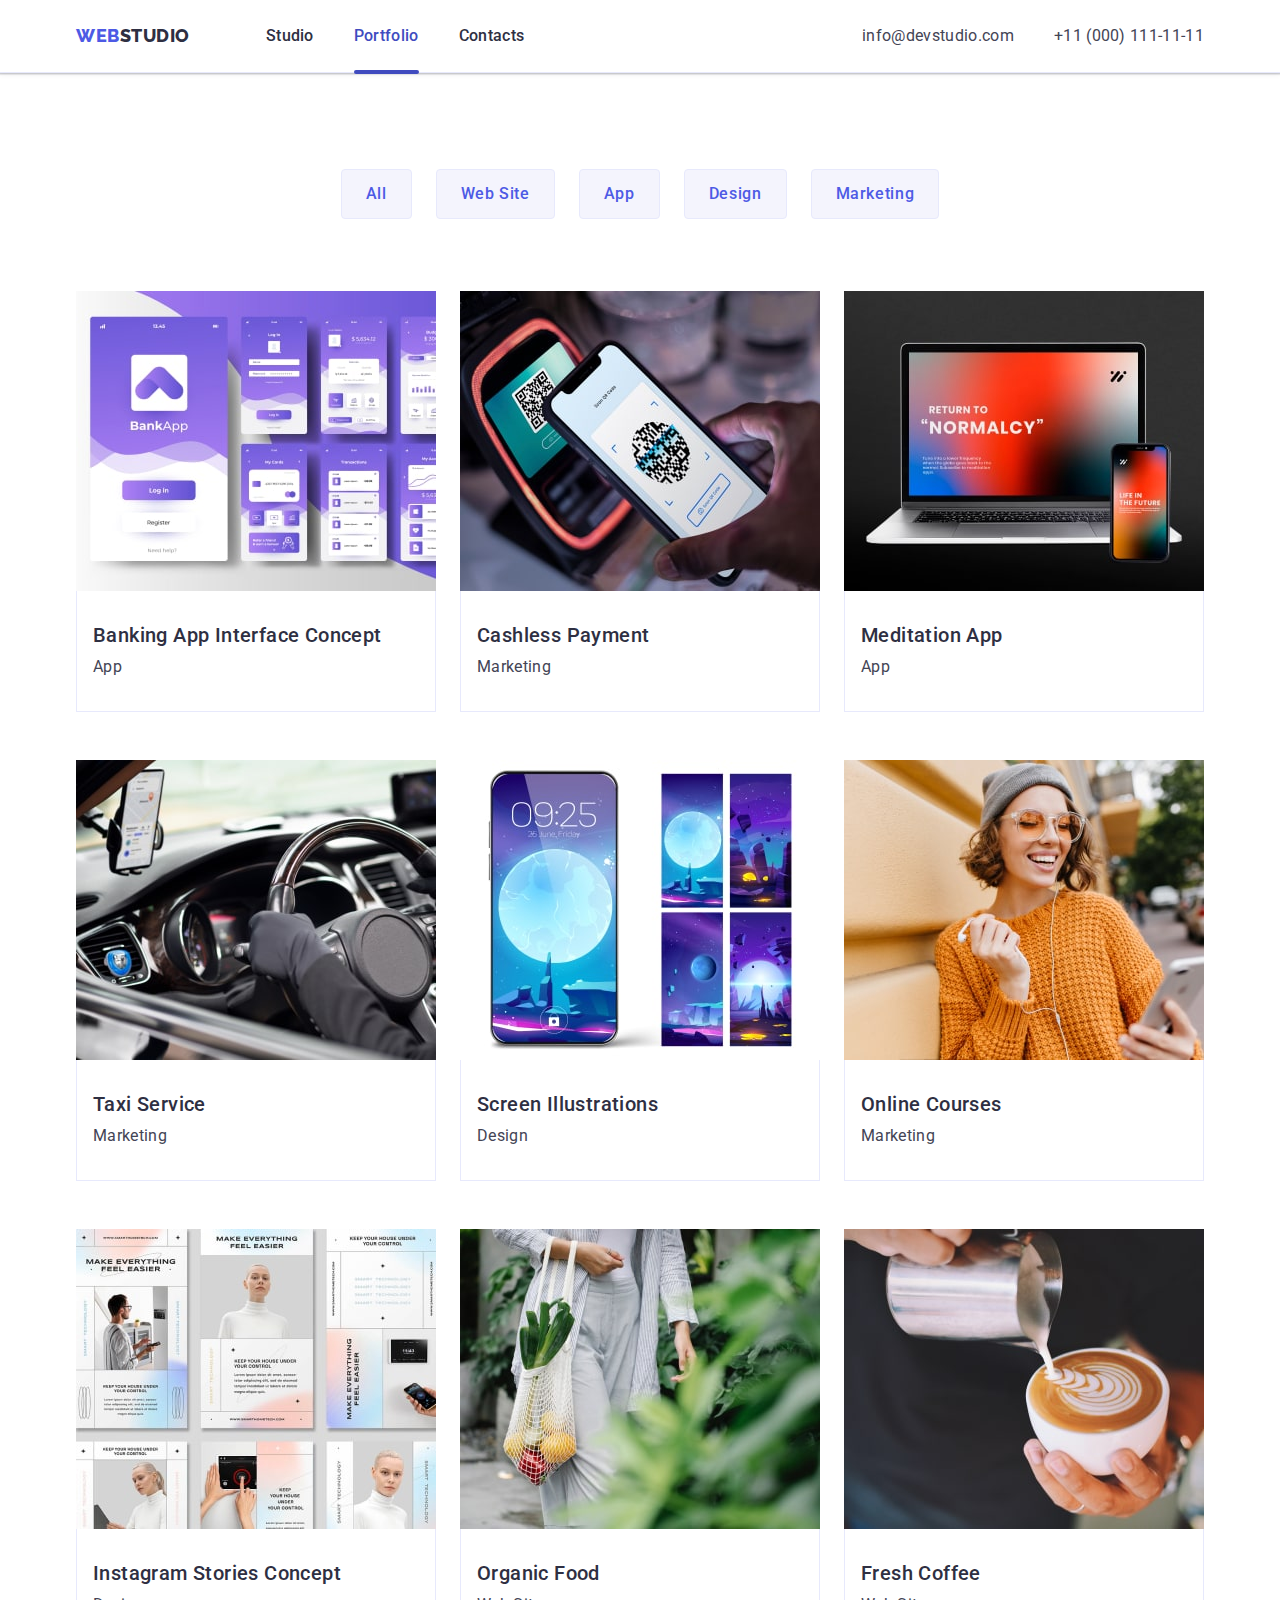
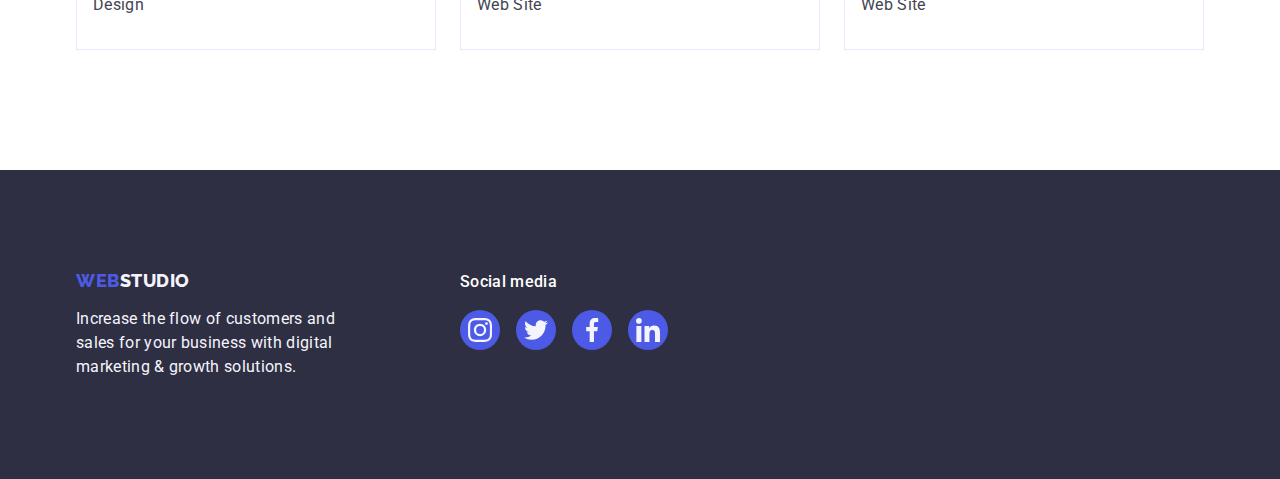
==== portfolio.html @ 8fbafb00 "Initial commit" ====
<!DOCTYPE html>
<html lang="en">
  <head>
    <meta charset="UTF-8" />
    <meta http-equiv="X-UA-Compatible" content="IE=edge" />
    <meta name="viewport" content="width=device-width, initial-scale=1.0" />
    <title>Document</title>
    <link rel="preconnect" href="https://fonts.googleapis.com" />
    <link rel="preconnect" href="https://fonts.gstatic.com" crossorigin />

    <link
      href="https://fonts.googleapis.com/css2?family=Raleway:wght@800&family=Roboto:wght@400;500;700&display=swap"
      rel="stylesheet"
    />
    <link rel="stylesheet" href="./css/modern-normalize.min.css" />
    <link rel="stylesheet" href="./css/style.css" />
  </head>
  <body>
    <header class="header">
      <div class="header-container container">
        <nav class="navigation">
          <a class="logo link" href="./index.html">
            Web<span class="logo-span">Studio</span></a
          >
          <ul class="list">
            <li class="list-items">
              <a class="nav-list link" href="./index.html">Studio</a>
            </li>
            <li class="list-items">
              <a class="nav-list current link" href="./portfolio.html"
                >Portfolio</a
              >
            </li>
            <li class="list-items">
              <a class="nav-list link" href="">Contacts</a>
            </li>
          </ul>
        </nav>

        <address class="adress">
          <ul class="list">
            <li class="list-items">
              <a class="adress-list link" href="mailto:info@devstudio.com"
                >info@devstudio.com</a
              >
            </li>
            <li class="list-items">
              <a class="adress-list link" href="tel:+110001111111"
                >+11 (000) 111-11-11</a
              >
            </li>
          </ul>
        </address>
      </div>
    </header>

    <main>
      <section class="section-filter">
        <div class="container">
          <h1 class="visually-hidden">h1</h1>

          <ul class="gap-list list">
            <li><button class="list-btn" type="button">All</button></li>
            <li><button class="list-btn" type="button">Web Site</button></li>
            <li><button class="list-btn" type="button">App</button></li>
            <li><button class="list-btn" type="button">Design</button></li>
            <li><button class="list-btn" type="button">Marketing</button></li>
          </ul>

          <ul class="row-gap list">
            <li class="filter-list-items">
              <a class="link-items link" href="">
                <div class="filter-overlay">
                  
                  <img
                    src="./images/portfolio-page-img1.jpg"
                    alt="Banking App Interface Concept"
                  />
                  <p class="filter-overlay-desc">
                    14 Stylish and User-Friendly App Design Concepts · Task
                    Manager App · Calorie Tracker App · Exotic Fruit Ecommerce
                    App · Cloud Storage App
                  </p>
                </div>
                <div class="card-filter">
                  <h2 class="filter-desc">Banking App Interface Concept</h2>
                  <p class="filter-name">App</p>
                </div></a
              >
            </li>
            <li class="filter-list-items">
              <a class="link-items link" href="">
                <div class="filter-overlay">
                  
                  <img
                    src="./images/portfolio-page-img2.jpg"
                    alt="Banking App Interface Concept"
                  />
                  <p class="filter-overlay-desc">
                    14 Stylish and User-Friendly App Design Concepts · Task
                    Manager App · Calorie Tracker App · Exotic Fruit Ecommerce
                    App · Cloud Storage App
                  </p>
                </div>
                <div class="card-filter">
                  <h2 class="filter-desc">Cashless Payment</h2>
                  <p class="filter-name">Marketing</p>
                </div></a
              >
            </li>

            <li class="filter-list-items">
              <a class="link-items link" href="">
                <div class="filter-overlay">
                  
                  <img
                    src="./images/portfolio-page-img3.jpg"
                    alt="Banking App Interface Concept"
                  />
                  <p class="filter-overlay-desc">
                    14 Stylish and User-Friendly App Design Concepts · Task
                    Manager App · Calorie Tracker App · Exotic Fruit Ecommerce
                    App · Cloud Storage App
                  </p>
                </div>
                <div class="card-filter">
                  <h2 class="filter-desc">Meditation App</h2>
                  <p class="filter-name">App</p>
                </div></a
              >
            </li>
            <li class="filter-list-items">
              <a class="link-items link" href="">
                <div class="filter-overlay">
                  
                  <img
                    src="./images/portfolio-page-img4.jpg"
                    alt="Banking App Interface Concept"
                  />
                  <p class="filter-overlay-desc">
                    14 Stylish and User-Friendly App Design Concepts · Task
                    Manager App · Calorie Tracker App · Exotic Fruit Ecommerce
                    App · Cloud Storage App
                  </p>
                </div>
                <div class="card-filter">
                  <h2 class="filter-desc">Taxi Service</h2>
                  <p class="filter-name">Marketing</p>
                </div></a
              >
            </li>
            <li class="filter-list-items">
              <a class="link-items link" href="">
                <div class="filter-overlay">
                  
                  <img
                    src="./images/portfolio-page-img5.jpg"
                    alt="Banking App Interface Concept"
                  />
                  <p class="filter-overlay-desc">
                    14 Stylish and User-Friendly App Design Concepts · Task
                    Manager App · Calorie Tracker App · Exotic Fruit Ecommerce
                    App · Cloud Storage App
                  </p>
                </div>
                <div class="card-filter">
                  <h2 class="filter-desc">Screen Illustrations</h2>
                  <p class="filter-name">Design</p>
                </div></a
              >
            </li>
            <li class="filter-list-items">
              <a class="link-items link" href="">
                <div class="filter-overlay">
                  
                  <img
                    src="./images/portfolio-page-img6.jpg"
                    alt="Banking App Interface Concept"
                  />
                  <p class="filter-overlay-desc">
                    14 Stylish and User-Friendly App Design Concepts · Task
                    Manager App · Calorie Tracker App · Exotic Fruit Ecommerce
                    App · Cloud Storage App
                  </p>
                </div>
                <div class="card-filter">
                  <h2 class="filter-desc">Online Courses</h2>
                  <p class="filter-name">Marketing</p>
                </div></a
              >
            </li>
            <li class="filter-list-items">
              <a class="link-items link" href="">
                <div class="filter-overlay">
                  
                  <img
                    src="./images/portfolio-page-img7.jpg"
                    alt="Banking App Interface Concept"
                  />
                  <p class="filter-overlay-desc">
                    14 Stylish and User-Friendly App Design Concepts · Task
                    Manager App · Calorie Tracker App · Exotic Fruit Ecommerce
                    App · Cloud Storage App
                  </p>
                </div>
                <div class="card-filter">
                  <h2 class="filter-desc">Instagram Stories Concept</h2>
                  <p class="filter-name">Design</p>
                </div></a
              >
            </li>
            <li class="filter-list-items">
              <a class="link-items link" href="">
                <div class="filter-overlay">
                  
                  <img
                    src="./images/portfolio-page-img8.jpg"
                    alt="Banking App Interface Concept"
                  />
                  <p class="filter-overlay-desc">
                    14 Stylish and User-Friendly App Design Concepts · Task
                    Manager App · Calorie Tracker App · Exotic Fruit Ecommerce
                    App · Cloud Storage App
                  </p>
                </div>
                <div class="card-filter">
                  <h2 class="filter-desc">Organic Food</h2>
                  <p class="filter-name">Web Site</p>
                </div></a
              >
            </li>
            <li class="filter-list-items">
              <a class="link-items link" href="">
                <div class="filter-overlay">
                  
                  <img
                    src="./images/portfolio-page-img9.jpg"
                    alt="Banking App Interface Concept"
                  />
                  <p class="filter-overlay-desc">
                    14 Stylish and User-Friendly App Design Concepts · Task
                    Manager App · Calorie Tracker App · Exotic Fruit Ecommerce
                    App · Cloud Storage App
                  </p>
                </div>
                <div class="card-filter">
                  <h2 class="filter-desc">Fresh Coffee</h2>
                  <p class="filter-name">Web Site</p>
                </div></a
              >
            </li>
          </ul>
        </div>
      </section>
    </main>

    <footer class="footer">
      <div class="container footer-container">
        <div class="footer-logo">
          <a class="logo link" href="./index.html">
            Web<span class="logo-span-footer">Studio</span></a
          >
          <p class="footer-info">
            Increase the flow of customers and sales for your business with
            digital marketing & growth solutions.
          </p>
        </div>
        <div class="footer-social-network">
          <p class="footer-social-media">Social media</p>
          <ul class="social-network-list list">
            <li class="social-network-item">
              <a href="" class="social-network-link">
                <svg class="social-network" width="24" height="24">
                  <use href="./images/icons.svg#icon-ico-inst"></use>
                </svg>
              </a>
            </li>
            <li class="social-network-item">
              <a href="" class="social-network-link">
                <svg class="social-network" width="24" height="24">
                  <use href="./images/icons.svg#icon-ico-twitter"></use>
                </svg>
              </a>
            </li>
            <li class="social-network-item">
              <a href="" class="social-network-link">
                <svg class="social-network" width="24" height="24">
                  <use href="./images/icons.svg#icon-ico-facebook"></use>
                </svg>
              </a>
            </li>
            <li class="social-network-item">
              <a href="" class="social-network-link">
                <svg class="social-network" width="24" height="24">
                  <use href="./images/icons.svg#icon-ico-linkedin"></use>
                </svg>
              </a>
            </li>
          </ul>
        </div>
      </div>
    </footer>
  </body>
</html>
---- css/style.css ----
:root {
  --baclground-color: #ffffff;
  --logo-color: #2e2f42;
  --list-items-color: #2e2f42;
  --logo-web-locor: #4d5ae5;
  --adress-color: #434455;
  --footer-info-color: #f4f4fd;
  --btn-border: 1px solid #e7e9fc;
  --icon-color: #8e8f99;
}

* {
  box-sizing: border-box;
}

h1,
h2,
h3,
h4,
h5,
h6,
p {
  margin-top: 0;
  margin-bottom: 0;
}

ol,
ul {
  padding-left: 0;
  margin-bottom: 0;
  margin-top: 0;
}

img {
  display: block;
}

body {
  font-family: "Roboto", sans-serif;
  color: #434455;
  background-color: var(--baclground-color);
}

.container {
  width: 100%;
  max-width: 1158px;
  margin: 0 auto;
  padding: 0 15px;
}

/* Header */
.header .logo {
  font-family: "Raleway", sans-serif;
  font-weight: 800;
  font-size: 18px;
  line-height: 1.17;
  letter-spacing: 0.03em;
  text-transform: uppercase;
  color: var(--logo-web-locor);
  margin-right: 76px;
  padding: 24px 0;
}

.link {
  text-decoration: none;
}

.logo-span {
  color: var(--logo-color);
}

.list {
  list-style: none;
  display: flex;
  gap: 40px;
}

.nav-list {
  position: relative;
  text-decoration: none;
  font-weight: 500;
  font-size: 16px;
  line-height: 1.5;
  letter-spacing: 0.02em;
  color: var(--list-items-color);
  /* color: #404bbf; */
  transition: color 250ms cubic-bezier(0.4, 0, 0.2, 1);
}

.header .current {
  color: #404bbf;
}

.current::after {
  content: "";
  width: 100%;
  position: absolute;
  left: 0;
  bottom: -1px;
  height: 4px;
  border-radius: 2px;
  background-color: #404bbf;
}

.nav-list:hover {
  color: #404bbf;
}

.nav-list:focus {
  color: #404bbf;
}

.adress {
  display: flex;
  font-style: normal;
  padding: 24px 0;
  align-items: center;
  margin-left: auto;
}

.adress-list {
  font-size: 16px;
  line-height: 1.5;
  letter-spacing: 0.02em;
  color: var(--adress-color);
  transition: color 250ms cubic-bezier(0.4, 0, 0.2, 1);
}

.adress-list:hover {
  color: #404bbf;
}

.adress-list:focus {
  color: #404bbf;
}

.header {
  border-bottom: 1px solid #e7e9fc;
}

.header-container {
  display: flex;
  justify-content: center;
}

.navigation {
  display: flex;
  align-items: center;
}

.nav-list {
  padding: 28px 0;
}

.header {
  box-shadow: 0px 1px 6px 0px rgba(46, 47, 66, 0.08),
    0px 1px 1px 0px rgba(46, 47, 66, 0.16),
    0px 2px 1px 0px rgba(46, 47, 66, 0.08);
}

/* section solution */

.section-solution {
  background-color: var(--logo-color);
  padding: 188px 0;
  background-image: linear-gradient(
      rgba(46, 47, 66, 0.7),
      rgba(46, 47, 66, 0.7)
    ),
    url(../images/people-office.jpg);
  max-width: 1440px;
  background-repeat: no-repeat;
  background-position: center;
  background-size: cover;
}

.section-solution-title {
  font-size: 56px;
  line-height: 1.07;
  text-align: center;
  letter-spacing: 0.02em;
  color: #ffffff;
  max-width: 496px;
  margin: 0 auto;
}

.section-solution-btn {
  background-color: var(--logo-web-locor);
  font-family: "Roboto", sans-serif;
  font-weight: 500;
  font-size: 16px;
  line-height: 1.5;
  letter-spacing: 0.04em;
  color: #ffffff;
  cursor: pointer;
  display: block;
  margin: 48px auto 0 auto;
  border: none;
  min-width: 169px;
  height: 56px;
  border-radius: 4px;
  transition: background-color 250ms cubic-bezier(0.4, 0, 0.2, 1);
}
.section-solution-btn:hover {
  background-color: #404bbf;
}

.section-solution-btn:focus {
  background-color: #404bbf;
}

/* modal */

.modal {
  position: absolute;
  width: 408px;
  min-height: 584px;
  top: 50%;
  left: 50%;
  transform: translate(-50%, -50%) scale(1);
  border-radius: 4px;
  background: var(--dairy, #fcfcfc);
  box-shadow: 0px 2px 1px 0px rgba(0, 0, 0, 0.2),
    0px 1px 3px 0px rgba(0, 0, 0, 0.12), 0px 1px 1px 0px rgba(0, 0, 0, 0.14);
  transition: transform 250ms cubic-bezier(0.4, 0, 0.2, 1);
}

.backdrop {
  position: fixed;
  width: 100%;
  height: 100%;
  top: 0;
  left: 0;
  background-color: rgba(46, 47, 66, 0.4);
  transition: opacity 250ms cubic-bezier(0.4, 0, 0.2, 1),
    visibility 250ms cubic-bezier(0.4, 0, 0.2, 1);
}

.close-btn {
  position: absolute;
  top: 24px;
  right: 24px;
  width: 24px;
  height: 24px;
  border-radius: 50%;
  display: flex;
  align-items: center;
  justify-content: center;
  background-color: #e7e9fc;
  border: 1px solid rgba(0, 0, 0, 0.1);
  padding: 0;
  cursor: pointer;
  transition: background-color 250ms cubic-bezier(0.4, 0, 0.2, 1),
    border 250ms cubic-bezier(0.4, 0, 0.2, 1);
}

.close-btn:hover,
.close-btn:focus {
  background-color: #404bbf;
  border: none;
  fill: #ffffff;
}

.is-hidden {
  opacity: 0;
  visibility: hidden;
  pointer-events: none;
}

.close-btn-icon {
  transition: fill 250ms cubic-bezier(0.4, 0, 0.2, 1);
}

/* section desc */

.desc {
  padding: 120px 0;
}

.desc .container .list {
  gap: 24px;
}

.desc-list-item {
  width: calc((100% - 72px) / 4);
}

.list-title {
  font-size: 20px;
  font-weight: 500;
  line-height: 1.2;
  letter-spacing: 0.02em;
  color: var(--list-items-color);
  margin-bottom: 8px;
}

.list-desc {
  font-size: 16px;
  line-height: 1.5;
  letter-spacing: 0.02em;
  color: var(--adress-color);
}

.section-title {
  font-size: 36px;
  line-height: 1.11;
  text-align: center;
  letter-spacing: 0.02em;
  text-transform: capitalize;
  color: var(--list-items-color);
}

.visually-hidden {
  position: absolute;
  width: 1px;
  height: 1px;
  margin: -1px;
  border: 0;
  padding: 0;
  white-space: nowrap;
  clip-path: inset(100%);
  clip: rect(0 0 0 0);
  overflow: hidden;
}

.icon-container {
  display: flex;
  justify-content: center;
  align-items: center;
  height: 112px;
  background-color: #f4f4fd;
  border-radius: 4px;
  margin-bottom: 8px;
}

/* work-desc section */

.work-desc {
  padding-bottom: 120px;
}

.section-title {
  margin-bottom: 72px;
}

.work-desc .container .list {
  gap: 24px;
}
.list-item {
  width: calc((100% - 48px) / 3);
}

/* team secion */
.team-section {
  background-color: #f4f4fd;
  padding: 120px 0;
}

.team-sectin-list {
  box-shadow: 0px 2px 1px 0px rgba(46, 47, 66, 0.08),
    0px 1px 1px 0px rgba(46, 47, 66, 0.16),
    0px 1px 6px 0px rgba(46, 47, 66, 0.08);
}

.team-section-title {
  font-size: 36px;
  font-weight: 700;
  line-height: 1.11;
  text-align: center;
  letter-spacing: 0.02em;
  text-transform: capitalize;
  color: var(--list-items-color);
  margin-bottom: 72px;
}

.team-section .container .list {
  gap: 24px;
}

.team-section .list-desc {
  text-align: center;
}

.team-sectin-list {
  background-color: #ffffff;
  width: calc((100% - 72px) / 4);
  border-radius: 0px 0px 4px 4px;
}

.card-desc {
  padding: 32px 0;
}

.team-section .list-title {
  text-align: center;
}

.list-desc {
  margin-bottom: 8px;
}

.social-network-icon {
  width: 232px;
  height: 40px;
  display: flex;
  justify-content: center;
  margin: 0 auto;
}

.social-network-list {
  display: flex;
  justify-content: center;
}

.social-network-item {
  width: 40px;
  height: 40px;
}

.social-network-link {
  display: flex;
  align-items: center;
  justify-content: center;
  width: 100%;
  height: 100%;
  background-color: #4d5ae5;
  border-radius: 50%;
  transition: background-color 250ms cubic-bezier(0.4, 0, 0.2, 1);
}

.social-network {
  fill: #f4f4fd;
}

.social-network-link:hover,
.social-network-link:focus {
  background-color: #404bbf;
}

/* section customers */

.customers {
  padding: 120px 0 120px 0;
}

.customers-list {
  display: flex;
  gap: 24px;
  justify-content: center;
}

.customers .customers-list-items {
  width: calc((100% - 120px) / 6);
  height: 88px;
}

.customers-link {
  width: 100%;
  height: 100%;
  border: 1px solid #8e8f99;
  border-radius: 4px;
  display: flex;
  align-items: center;
  justify-content: center;
  color: var(--icon-color);
  transition: border-color 250ms cubic-bezier(0.4, 0, 0.2, 1),
    color 250ms cubic-bezier(0.4, 0, 0.2, 1);
}

.customers-link:hover {
  color: #404bbf;
  border-color: #404bbf;
}

.customers-link:focus {
  color: #404bbf;
  border-color: #404bbf;
}

.customers-icon {
  fill: currentColor;
}

/* footer */

.footer-container {
  display: flex;
  align-items: baseline;
}

.footer {
  background-color: var(--logo-color);
  padding: 100px 0;
}

.footer-logo {
  margin-right: 120px;
}

.logo-span-footer {
  color: #f4f4fd;
}

.footer-info {
  line-height: 1.5;
  color: var(--footer-info-color);
  letter-spacing: 0.02em;
}

.footer .container .logo {
  display: inline-block;
  padding: 0;
  margin-bottom: 16px;
}

.footer-info {
  max-width: 264px;
}

.footer .logo {
  font-family: "Raleway", sans-serif;
  font-weight: 800;
  font-size: 18px;
  line-height: 1.17;
  letter-spacing: 0.03em;
  text-transform: uppercase;
  color: var(--logo-web-locor);
  padding: 24px 0;
}

.footer-social-media {
  font-family: Roboto;
  font-size: 16px;
  font-style: normal;
  font-weight: 500;
  line-height: 24px;
  letter-spacing: 0.02em;
  color: var(--baclground-color);
  margin-bottom: 16px;
}

.footer .social-network-list {
  gap: 16px;
}

.footer .social-network-link:hover,
.footer .social-network-link:focus {
  background-color: #31d0aa;
}

/* portfolio */

.list-btn {
  font-family: "Roboto", sans-serif;
  font-weight: 500;
  font-size: 16px;
  line-height: 1.5;
  letter-spacing: 0.04em;
  color: var(--logo-web-locor);
  background-color: var(--footer-info-color);
  cursor: pointer;
  border: var(--btn-border);
  border-radius: 4px;
  padding: 12px 24px;
  transition: color 250ms cubic-bezier(0.4, 0, 0.2, 1),
    background-color 250ms cubic-bezier(0.4, 0, 0.2, 1),
    border-color 250ms cubic-bezier(0.4, 0, 0.2, 1),
    box-shadow 250ms cubic-bezier(0.4, 0, 0.2, 1);
}

.list-btn:hover {
  color: #ffffff;
  background-color: #404bbf;
  border: 1px solid transparent;
  box-shadow: 0px 3px 1px rgba(0, 0, 0, 0.1), 0px 2px 1px rgba(0, 0, 0, 0.08),
    0px 2px 2px rgba(0, 0, 0, 0.12);
}

.list-btn:focus {
  color: #ffffff;
  background-color: #404bbf;
  border: 1px solid transparent;
  box-shadow: 0px 3px 1px rgba(0, 0, 0, 0.1), 0px 2px 1px rgba(0, 0, 0, 0.08),
    0px 2px 2px rgba(0, 0, 0, 0.12);
}

.filter-desc {
  font-weight: 500;
  font-size: 20px;
  line-height: 1.2;
  letter-spacing: 0.02em;
  color: var(--list-items-color);
}

.filter-name {
  font-size: 16px;
  line-height: 1.5;
  letter-spacing: 0.02em;
  color: var(--adress-color);
}

/* portfoli section filter */

.section-filter {
  padding-top: 96px;
  padding-bottom: 120px;
}

.section-filter .list {
  justify-content: center;
  flex-wrap: wrap;
  gap: 24px;
}

.section-filter .gap-list {
  margin-bottom: 72px;
}

.section-filter .container .row-gap {
  row-gap: 48px;
  column-gap: 24px;
}

.card-filter {
  padding: 32px 16px;
  border: 1px solid #e7e9fc;
  border-top: none;
}

.filter-desc {
  margin-bottom: 8px;
}

.link-items {
  display: block;
  transition: box-shadow 250ms cubic-bezier(0.4, 0, 0.2, 1);
}

.link-items:hover,
.link-items:focus {
  box-shadow: 0px 1px 6px rgba(46, 47, 66, 0.08),
    0px 1px 1px rgba(46, 47, 66, 0.16), 0px 2px 1px rgba(46, 47, 66, 0.08);
}

.link-items:hover p {
  transform: translateY(0%);
}
.link-items:focus p {
  transform: translateY(0%);
}

.filter-overlay-desc {
  position: absolute;
  font-size: 16px;
  line-height: 1.5;
  letter-spacing: 0.02em;
  color: var(--footer-info-color);
  top: 0;
  left: 0;
  width: 100%;
  height: 100%;
  padding: 40px 32px;
  background-color: #4d5ae5;
  transform: translateY(100%);
  transition: transform 250ms cubic-bezier(0.4, 0, 0.2, 1);
}

.filter-overlay {
  position: relative;
  overflow: hidden;
}
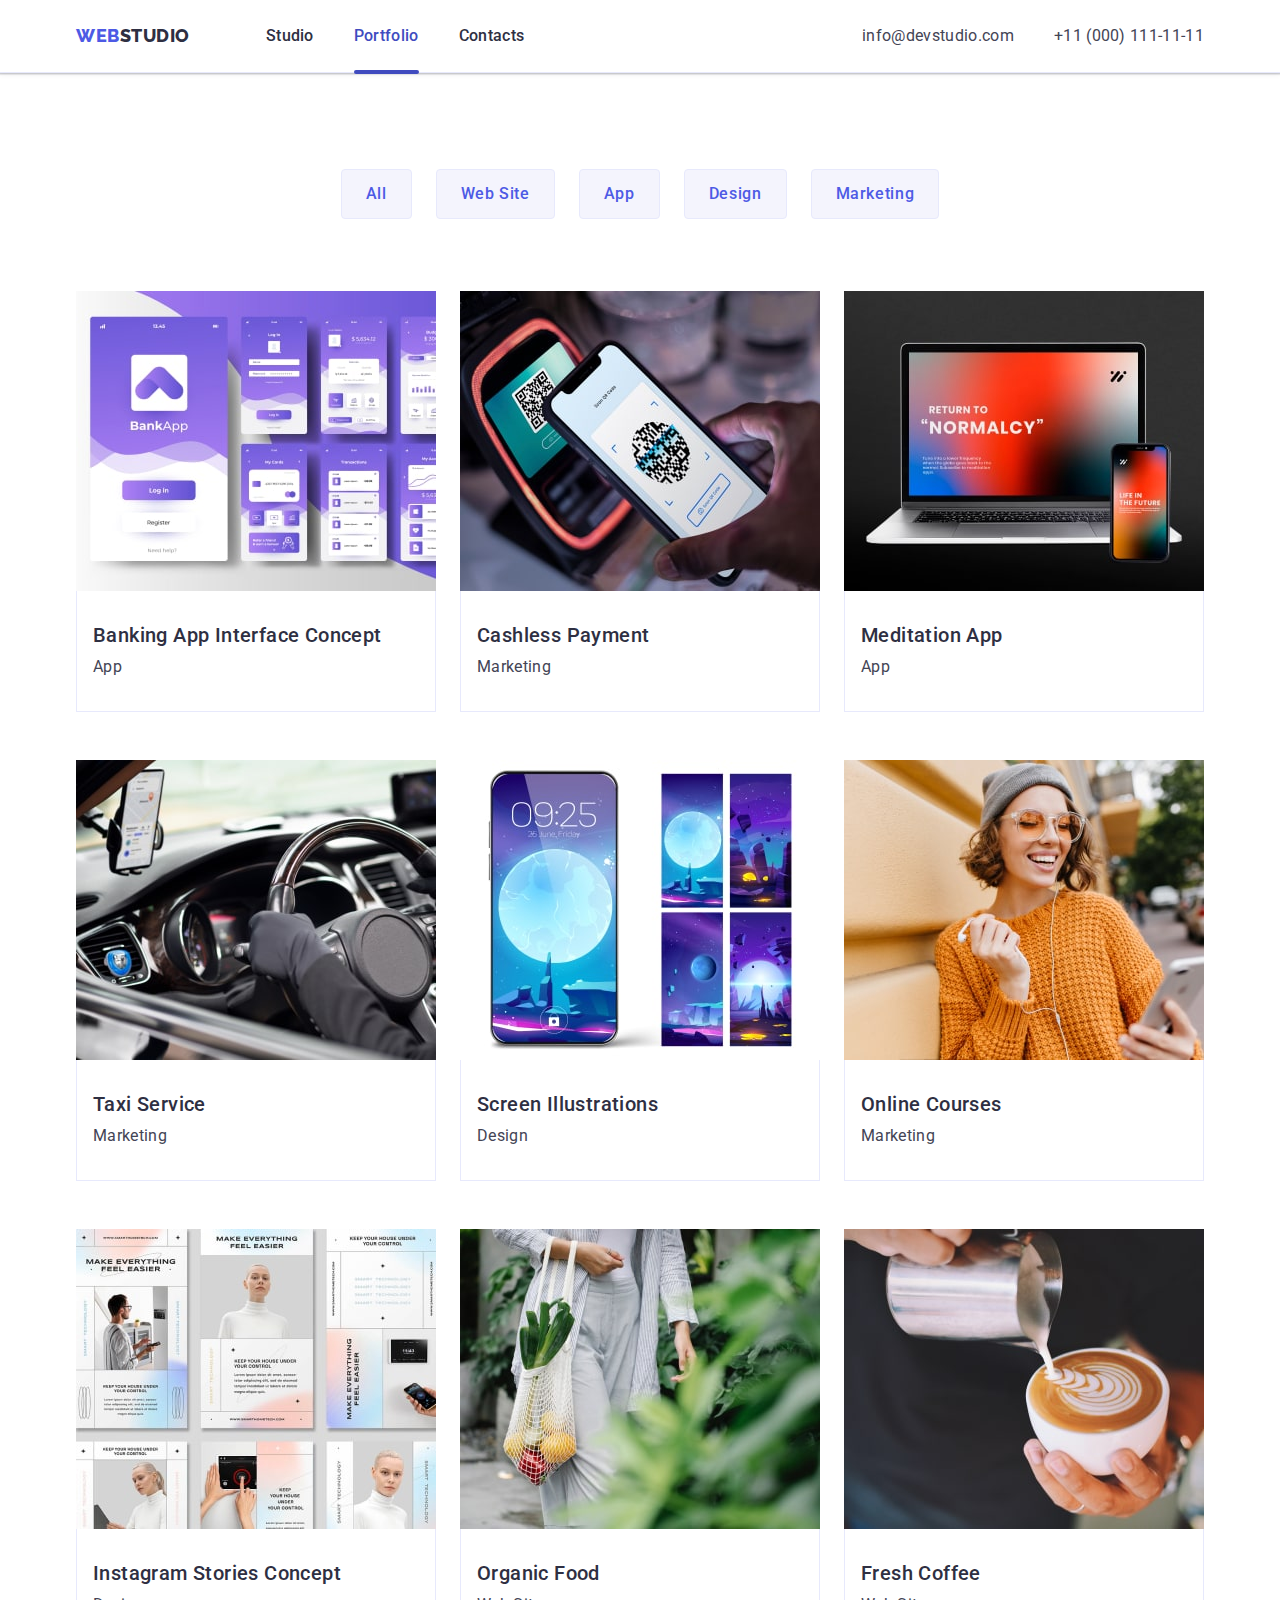
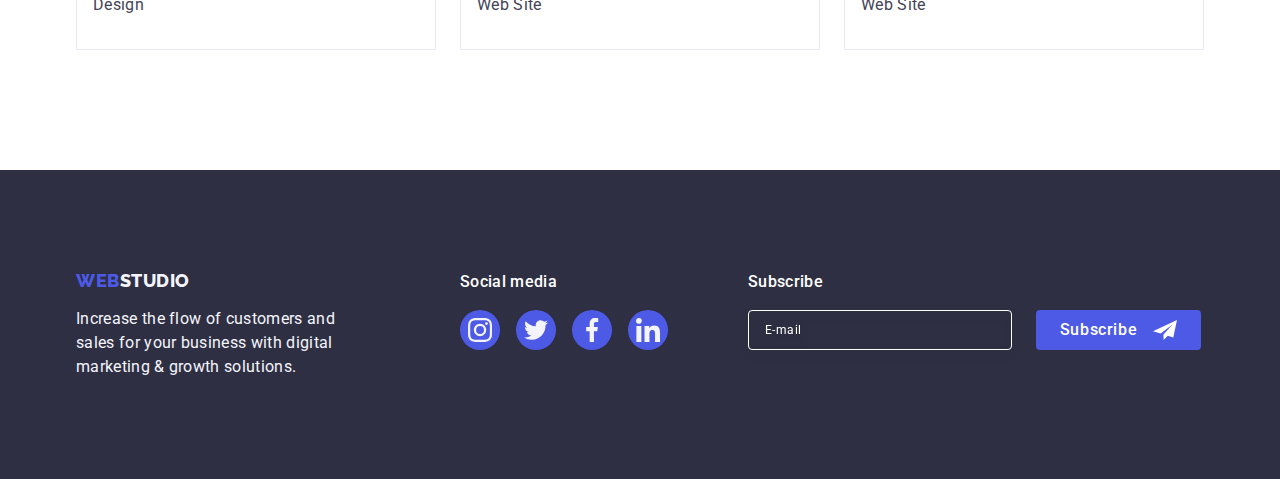
==== commit 764c638b: "commit" ====
--- a/portfolio.html
+++ b/portfolio.html
@@ -71,7 +71,6 @@
             <li class="filter-list-items">
               <a class="link-items link" href="">
                 <div class="filter-overlay">
-                  
                   <img
                     src="./images/portfolio-page-img1.jpg"
                     alt="Banking App Interface Concept"
@@ -91,7 +90,6 @@
             <li class="filter-list-items">
               <a class="link-items link" href="">
                 <div class="filter-overlay">
-                  
                   <img
                     src="./images/portfolio-page-img2.jpg"
                     alt="Banking App Interface Concept"
@@ -112,7 +110,6 @@
             <li class="filter-list-items">
               <a class="link-items link" href="">
                 <div class="filter-overlay">
-                  
                   <img
                     src="./images/portfolio-page-img3.jpg"
                     alt="Banking App Interface Concept"
@@ -132,7 +129,6 @@
             <li class="filter-list-items">
               <a class="link-items link" href="">
                 <div class="filter-overlay">
-                  
                   <img
                     src="./images/portfolio-page-img4.jpg"
                     alt="Banking App Interface Concept"
@@ -152,7 +148,6 @@
             <li class="filter-list-items">
               <a class="link-items link" href="">
                 <div class="filter-overlay">
-                  
                   <img
                     src="./images/portfolio-page-img5.jpg"
                     alt="Banking App Interface Concept"
@@ -172,7 +167,6 @@
             <li class="filter-list-items">
               <a class="link-items link" href="">
                 <div class="filter-overlay">
-                  
                   <img
                     src="./images/portfolio-page-img6.jpg"
                     alt="Banking App Interface Concept"
@@ -192,7 +186,6 @@
             <li class="filter-list-items">
               <a class="link-items link" href="">
                 <div class="filter-overlay">
-                  
                   <img
                     src="./images/portfolio-page-img7.jpg"
                     alt="Banking App Interface Concept"
@@ -212,7 +205,6 @@
             <li class="filter-list-items">
               <a class="link-items link" href="">
                 <div class="filter-overlay">
-                  
                   <img
                     src="./images/portfolio-page-img8.jpg"
                     alt="Banking App Interface Concept"
@@ -232,7 +224,6 @@
             <li class="filter-list-items">
               <a class="link-items link" href="">
                 <div class="filter-overlay">
-                  
                   <img
                     src="./images/portfolio-page-img9.jpg"
                     alt="Banking App Interface Concept"
@@ -298,6 +289,25 @@
             </li>
           </ul>
         </div>
+        <div class="footer-form-container">
+          <p class="form-name">Subscribe</p>
+          <form class="footer-form">
+            <label class="footer-form-label">
+              <input
+                name="footer-subscribe"
+                type="email"
+                class="footer-form-item"
+                placeholder="E-mail"
+              />
+            </label>
+            <button class="form-btn" type="submit">
+              Subscribe
+              <svg class="footer-tg-icon" width="24" height="24">
+                <use href="./images/icons.svg#icon-telegram-ico"></use>
+              </svg>
+            </button>
+          </form>
+        </div>
       </div>
     </footer>
   </body>
--- a/css/style.css
+++ b/css/style.css
@@ -7,6 +7,7 @@
   --footer-info-color: #f4f4fd;
   --btn-border: 1px solid #e7e9fc;
   --icon-color: #8e8f99;
+  --checkbox-checked: #f4f4fd;
 }
 
 * {
@@ -223,6 +224,7 @@
   box-shadow: 0px 2px 1px 0px rgba(0, 0, 0, 0.2),
     0px 1px 3px 0px rgba(0, 0, 0, 0.12), 0px 1px 1px 0px rgba(0, 0, 0, 0.14);
   transition: transform 250ms cubic-bezier(0.4, 0, 0.2, 1);
+  padding: 72px 24px 24px 24px;
 }
 
 .backdrop {
@@ -269,6 +271,152 @@
 
 .close-btn-icon {
   transition: fill 250ms cubic-bezier(0.4, 0, 0.2, 1);
+}
+
+.modal-desc {
+  font-weight: 500;
+  font-size: 16px;
+  line-height: 1.5;
+  text-align: center;
+  letter-spacing: 0.02em;
+  color: #2e2f42;
+  margin-bottom: 16px;
+}
+
+.modal-form-container {
+  margin-bottom: 8px;
+}
+
+.modal-form-user-name {
+  font-size: 12px;
+  line-height: 1.17;
+  letter-spacing: 0.04em;
+  color: var(--icon-color);
+  display: block;
+  margin-bottom: 4px;
+}
+
+.modal-input {
+  position: relative;
+}
+
+.modal-form-item {
+  width: 100%;
+  height: 40px;
+  border: 1px solid rgba(46, 47, 66, 0.4);
+  border-radius: 4px;
+  background-color: transparent;
+  padding-left: 38px;
+  outline: transparent;
+  transition: border-color 250ms cubic-bezier(0.4, 0, 0.2, 1);
+}
+
+.modal-form-item:focus,
+.modal-form-item:hover {
+  border-color: #4d5ae5;
+}
+
+.modal-svg-icon {
+  position: absolute;
+  left: 16px;
+  top: 50%;
+  transform: translateY(-50%);
+  transition: fill 250ms cubic-bezier(0.4, 0, 0.2, 1);
+}
+
+.modal-input:focus,
+.modal-input:hover {
+  fill: #4d5ae5;
+}
+
+.modal-form-comment {
+  margin-bottom: 16px;
+}
+
+.modal-form-comment-name {
+  font-size: 12px;
+  line-height: 1.17;
+  letter-spacing: 0.04em;
+  color: var(--icon-color);
+  display: block;
+  margin-bottom: 4px;
+}
+
+.modal-form-textarea {
+  width: 100%;
+  height: 120px;
+  font-size: 12px;
+  line-height: 1.17;
+  letter-spacing: 0.04em;
+  color: rgba(46, 47, 66, 0.4);
+  border: 1px solid rgba(46, 47, 66, 0.4);
+  border-radius: 4px;
+  background-color: transparent;
+  padding: 8px 16px;
+  outline: transparent;
+  resize: none;
+  transition: border-color 250ms cubic-bezier(0.4, 0, 0.2, 1);
+}
+
+.modal-form-textarea:focus,
+.modal-form-textarea:hover {
+  border-color: #4d5ae5;
+}
+
+.modal-checkbox-container {
+  margin-bottom: 24px;
+}
+
+.modal-checkbox-privacy {
+  font-size: 12px;
+  line-height: 1.17;
+  letter-spacing: 0.04em;
+  color: var(--icon-color);
+}
+
+.checkbox-icon-item {
+  width: 16px;
+  height: 16px;
+  border: 1px solid rgba(46, 47, 66, 0.4);
+  border-radius: 2px;
+  transition: background-color 250ms cubic-bezier(0.4, 0, 0.2, 1),
+    border 250ms cubic-bezier(0.4, 0, 0.2, 1),
+    fill 250ms cubic-bezier(0.4, 0, 0.2, 1);
+  display: inline-flex;
+  align-items: center;
+  justify-content: center;
+  fill: transparent;
+}
+
+.checkbox-icon-item:checked {
+  fill: var(--checkbox-checked);
+}
+
+.privacy-policy {
+  color: var(--logo-web-locor);
+}
+
+.modal-btn {
+  display: block;
+  min-width: 169px;
+  height: 56px;
+  font-family: "Roboto", sans-serif;
+  font-size: 16px;
+  font-weight: 500;
+  line-height: 1.5;
+  letter-spacing: 0.04em;
+  color: #ffffff;
+  cursor: pointer;
+  background-color: #4d5ae5;
+  border: none;
+  border-radius: 4px;
+  transition: background-color 250ms cubic-bezier(0.4, 0, 0.2, 1);
+  margin: 24px auto;
+}
+
+.modal-btn:hover, .modal-btn:focus {
+
+  background-color: #404bbf;
 }
 
 /* section desc */
@@ -548,6 +696,69 @@
   background-color: #31d0aa;
 }
 
+/* footer form */
+
+.footer-form-container {
+  margin-left: 80px;
+}
+
+.form-name {
+  font-family: Roboto;
+  font-size: 16px;
+  font-style: normal;
+  font-weight: 500;
+  line-height: 24px;
+  letter-spacing: 0.02em;
+  color: #ffffff;
+  margin-bottom: 16px;
+}
+
+.footer-form {
+  display: flex;
+  gap: 24px;
+}
+
+.footer-form-item {
+  width: 264px;
+  height: 40px;
+  border: 1px solid #ffffff;
+  background-color: transparent;
+  font-size: 12px;
+  line-height: 1.5;
+  letter-spacing: 0.04em;
+  padding-left: 16px;
+  filter: drop-shadow(0px 4px 4px rgba(0, 0, 0, 0.15));
+  border-radius: 4px;
+  color: #ffffff;
+}
+
+.footer-form-item::placeholder {
+  color: #ffffff;
+}
+
+.form-btn {
+  min-width: 165px;
+  height: 40px;
+  display: flex;
+  justify-content: center;
+  align-items: center;
+  font-family: "Roboto", sans-serif;
+  font-size: 16px;
+  font-weight: 500;
+  line-height: 1.5;
+  letter-spacing: 0.04em;
+  color: #ffffff;
+  cursor: pointer;
+  background-color: #4d5ae5;
+  border: none;
+  border-radius: 4px;
+}
+
+.footer-tg-icon {
+  margin-left: 16px;
+  fill: #ffffff;
+}
+
 /* portfolio */
 
 .list-btn {
